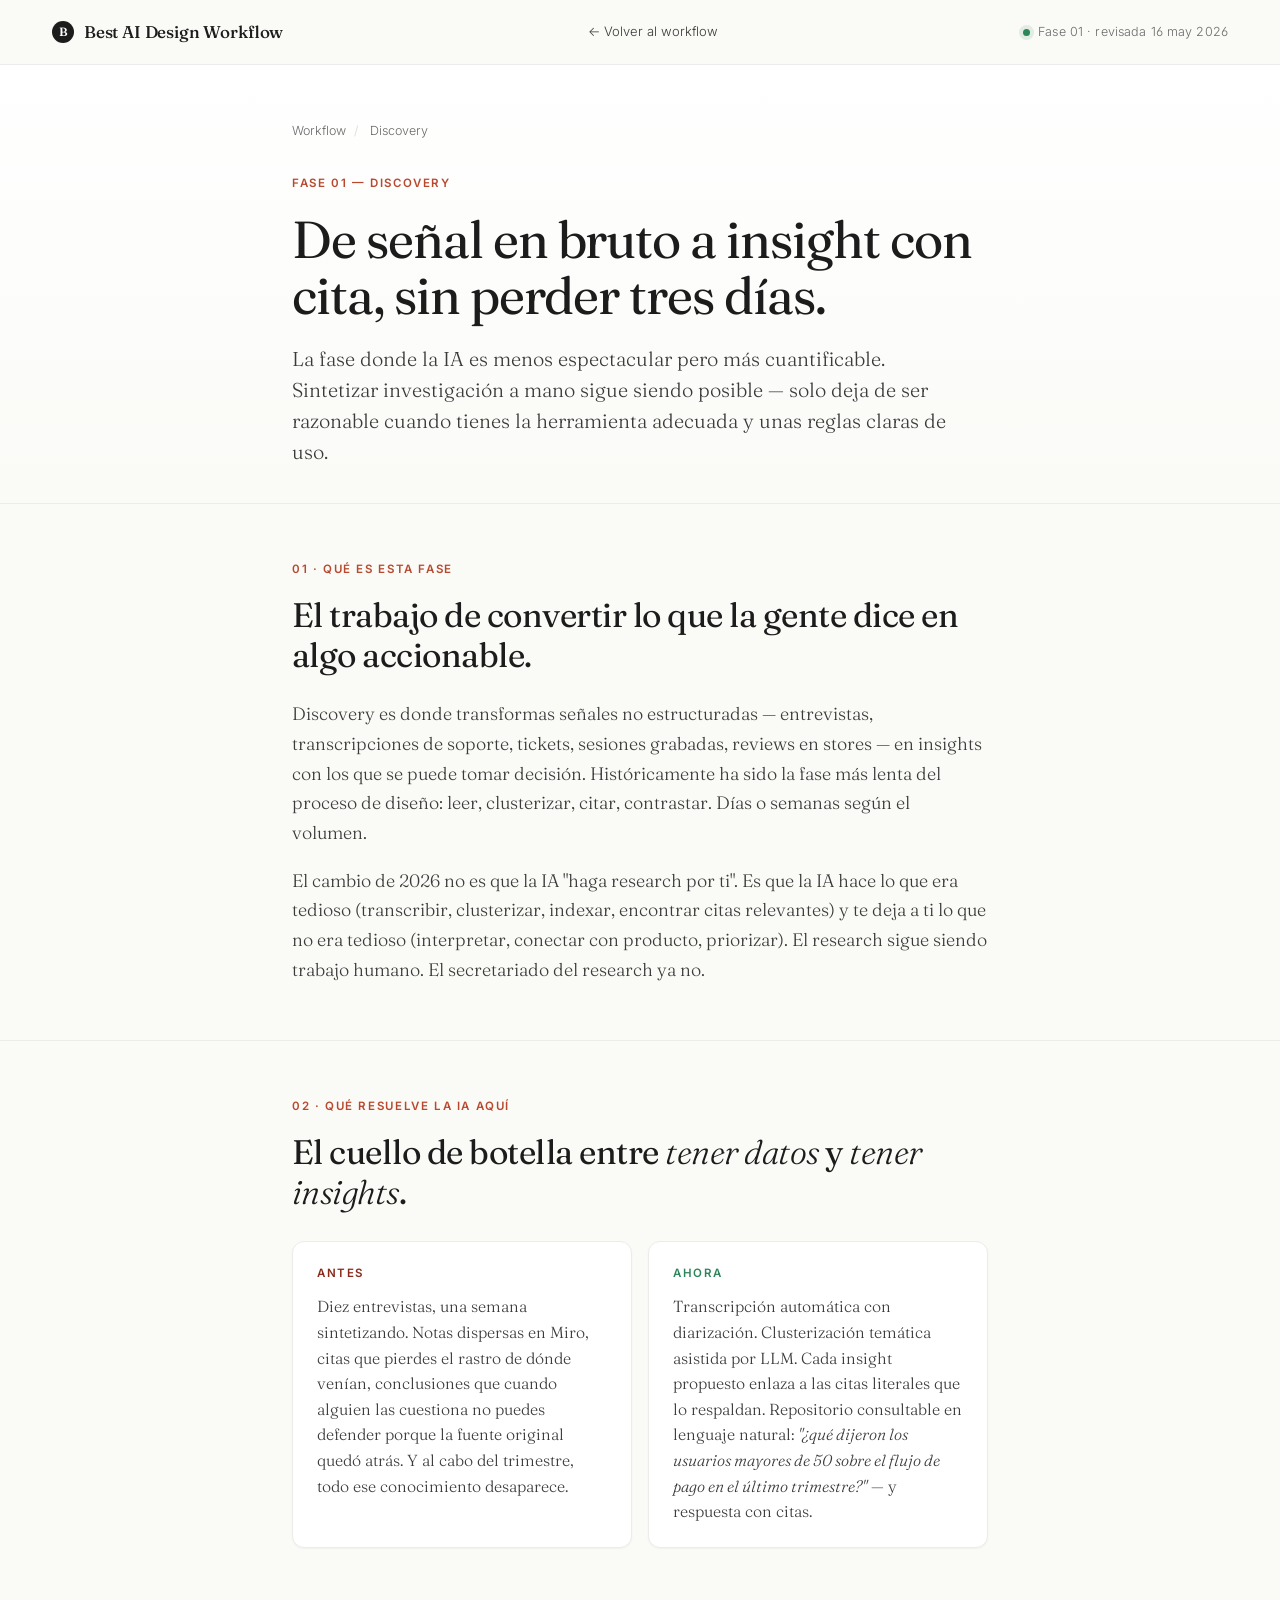
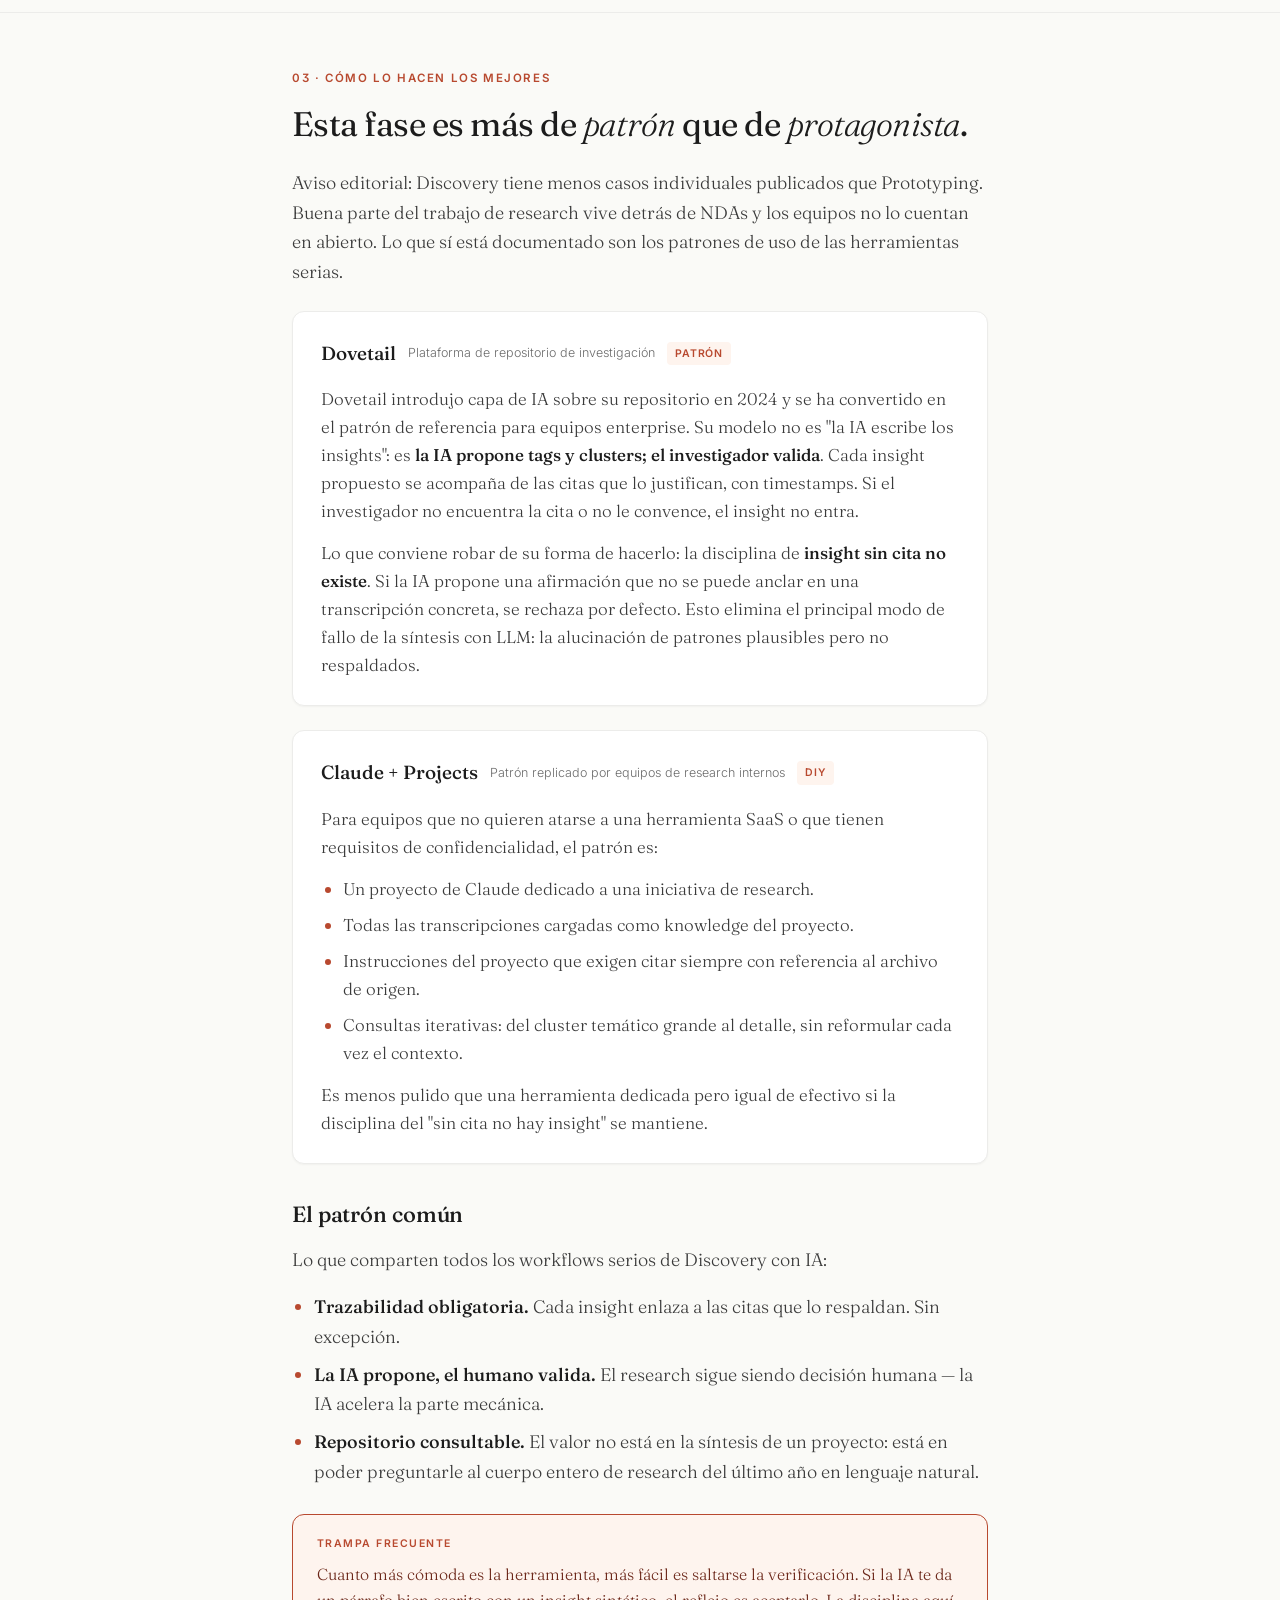
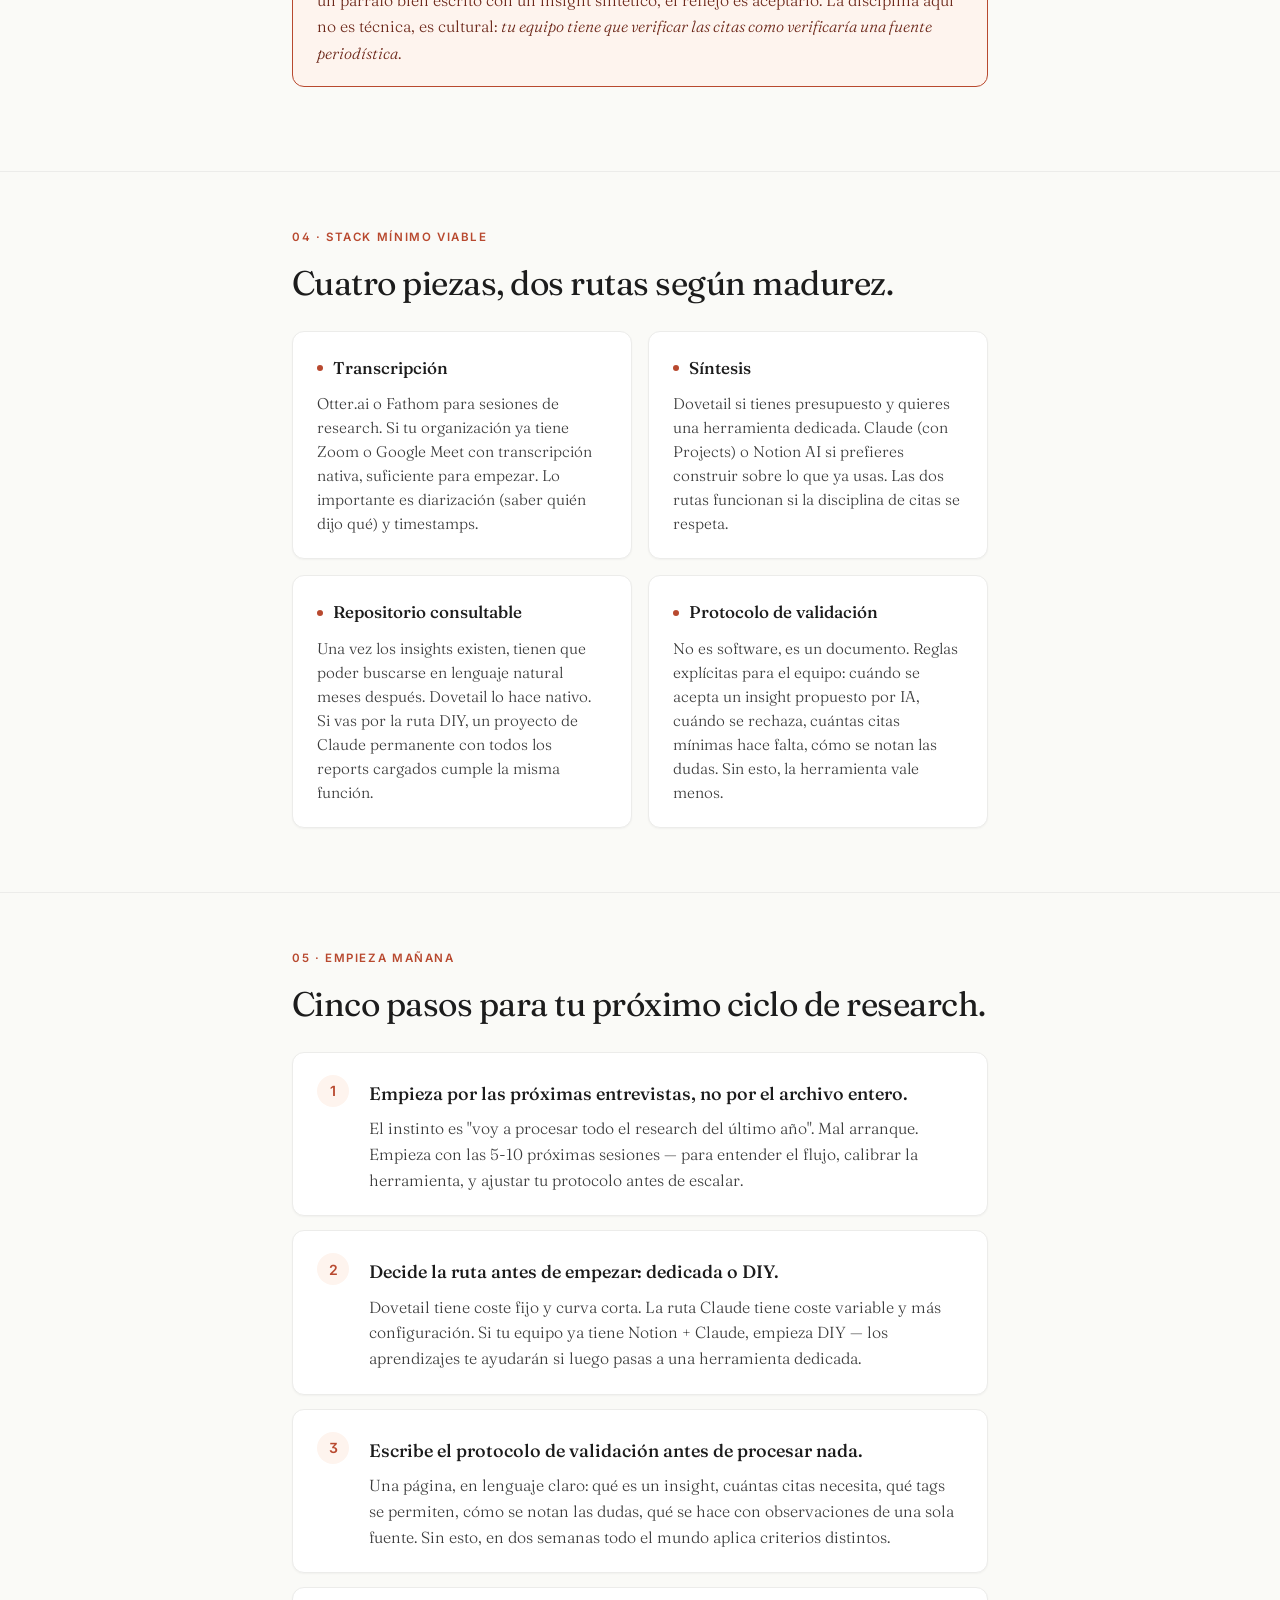
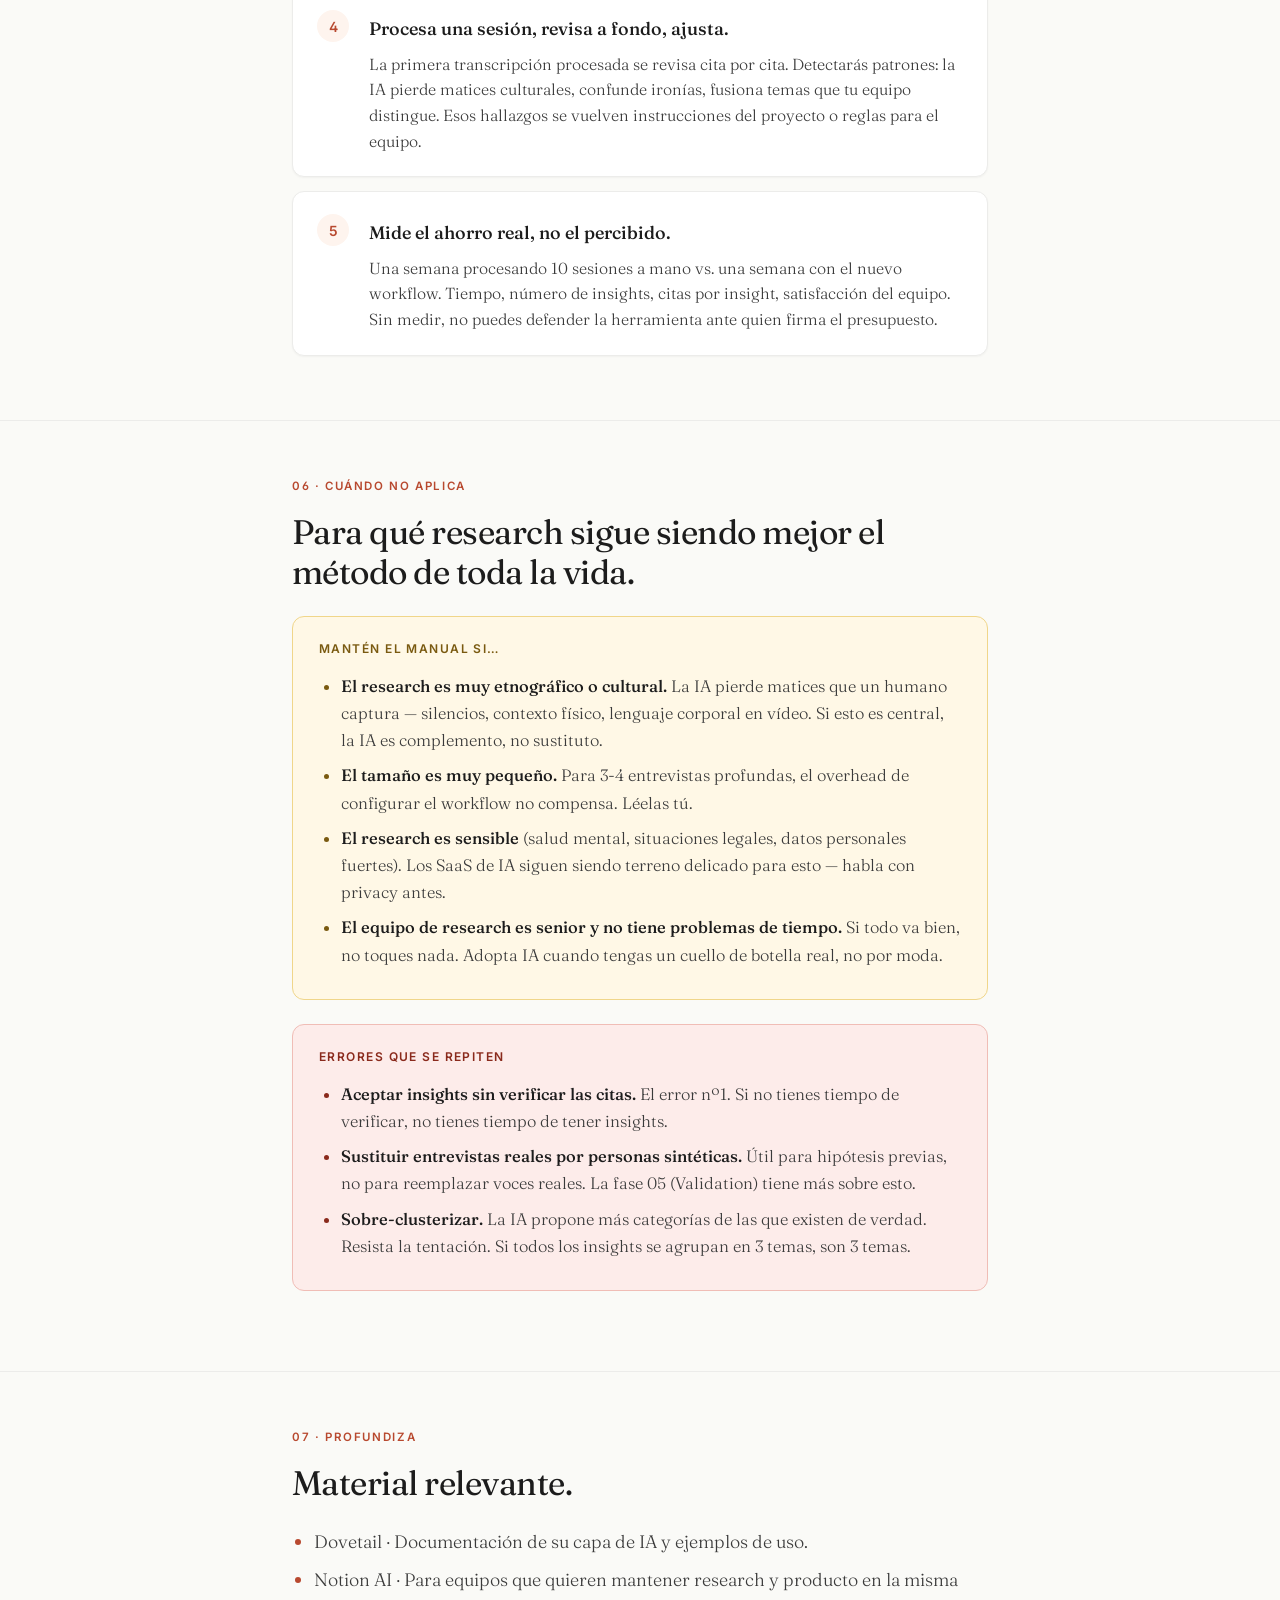
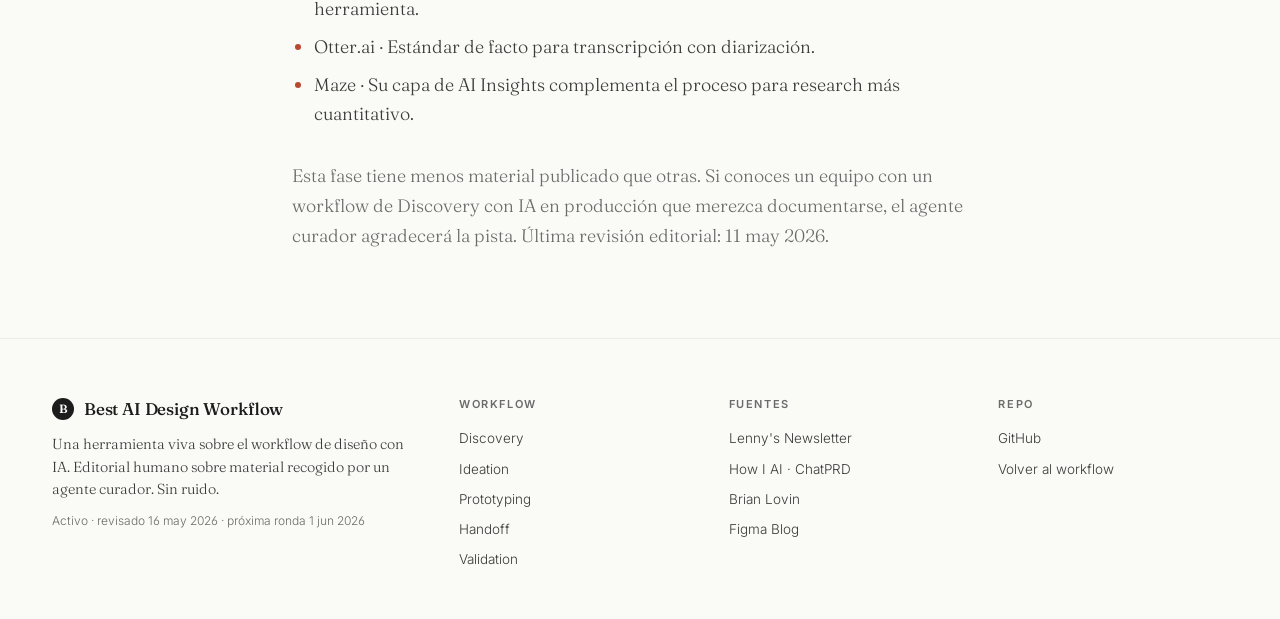
==== web/discovery.html @ d7b7e353 "v0.3 — tool single-page con 5 fases, curador y diseño unificado" ====
<!DOCTYPE html>
<html lang="es">
<head>
  <meta charset="UTF-8">
  <meta name="viewport" content="width=device-width, initial-scale=1.0">
  <title>Discovery con IA — Best AI Design Workflow</title>
  <meta name="description" content="Cómo los equipos top sintetizan investigación con IA sin perder trazabilidad. Patrones, herramientas y mini-tutorial.">
  <link rel="stylesheet" href="styles.css">
</head>
<body>

  <header class="topbar">
    <div class="topbar-inner">
      <a href="index.html" class="brand">
        <span class="brand-dot"></span>
        Best AI Design Workflow
      </a>
      <nav class="topbar-nav">
        <a href="index.html">← Volver al workflow</a>
      </nav>
      <span class="topbar-meta"><span class="live-dot"></span>Fase 01 · revisada 16 may 2026</span>
    </div>
  </header>

  <div class="phase-hero">
    <div class="container">
      <div class="breadcrumb">
        <a href="index.html">Workflow</a><span class="breadcrumb-sep">/</span>
        Discovery
      </div>
      <span class="phase-eyebrow">Fase 01 — Discovery</span>
      <h1>De señal en bruto a insight con cita, sin perder tres días.</h1>
      <p class="hero-sub">La fase donde la IA es menos espectacular pero más cuantificable. Sintetizar investigación a mano sigue siendo posible — solo deja de ser razonable cuando tienes la herramienta adecuada y unas reglas claras de uso.</p>
    </div>
  </div>

  <section>
    <div class="container">
      <p class="big-heading">01 · Qué es esta fase</p>
      <h2>El trabajo de convertir lo que la gente dice en algo accionable.</h2>
      <p>Discovery es donde transformas señales no estructuradas — entrevistas, transcripciones de soporte, tickets, sesiones grabadas, reviews en stores — en insights con los que se puede tomar decisión. Históricamente ha sido la fase más lenta del proceso de diseño: leer, clusterizar, citar, contrastar. Días o semanas según el volumen.</p>
      <p>El cambio de 2026 no es que la IA "haga research por ti". Es que la IA hace lo que era tedioso (transcribir, clusterizar, indexar, encontrar citas relevantes) y te deja a ti lo que no era tedioso (interpretar, conectar con producto, priorizar). El research sigue siendo trabajo humano. El secretariado del research ya no.</p>
    </div>
  </section>

  <section>
    <div class="container">
      <p class="big-heading">02 · Qué resuelve la IA aquí</p>
      <h2>El cuello de botella entre <em>tener datos</em> y <em>tener insights</em>.</h2>

      <div class="before-after">
        <div class="ba-card before">
          <h4>Antes</h4>
          <p>Diez entrevistas, una semana sintetizando. Notas dispersas en Miro, citas que pierdes el rastro de dónde venían, conclusiones que cuando alguien las cuestiona no puedes defender porque la fuente original quedó atrás. Y al cabo del trimestre, todo ese conocimiento desaparece.</p>
        </div>
        <div class="ba-card after">
          <h4>Ahora</h4>
          <p>Transcripción automática con diarización. Clusterización temática asistida por LLM. Cada insight propuesto enlaza a las citas literales que lo respaldan. Repositorio consultable en lenguaje natural: <em>"¿qué dijeron los usuarios mayores de 50 sobre el flujo de pago en el último trimestre?"</em> — y respuesta con citas.</p>
        </div>
      </div>
    </div>
  </section>

  <section>
    <div class="container">
      <p class="big-heading">03 · Cómo lo hacen los mejores</p>
      <h2>Esta fase es más de <em>patrón</em> que de <em>protagonista</em>.</h2>

      <p>Aviso editorial: Discovery tiene menos casos individuales publicados que Prototyping. Buena parte del trabajo de research vive detrás de NDAs y los equipos no lo cuentan en abierto. Lo que sí está documentado son los patrones de uso de las herramientas serias.</p>

      <div class="company">
        <div class="company-header">
          <span class="company-name">Dovetail</span>
          <span class="company-person">Plataforma de repositorio de investigación</span>
          <span class="company-tag">Patrón</span>
        </div>
        <p>Dovetail introdujo capa de IA sobre su repositorio en 2024 y se ha convertido en el patrón de referencia para equipos enterprise. Su modelo no es "la IA escribe los insights": es <strong>la IA propone tags y clusters; el investigador valida</strong>. Cada insight propuesto se acompaña de las citas que lo justifican, con timestamps. Si el investigador no encuentra la cita o no le convence, el insight no entra.</p>
        <p>Lo que conviene robar de su forma de hacerlo: la disciplina de <strong>insight sin cita no existe</strong>. Si la IA propone una afirmación que no se puede anclar en una transcripción concreta, se rechaza por defecto. Esto elimina el principal modo de fallo de la síntesis con LLM: la alucinación de patrones plausibles pero no respaldados.</p>
      </div>

      <div class="company">
        <div class="company-header">
          <span class="company-name">Claude + Projects</span>
          <span class="company-person">Patrón replicado por equipos de research internos</span>
          <span class="company-tag">DIY</span>
        </div>
        <p>Para equipos que no quieren atarse a una herramienta SaaS o que tienen requisitos de confidencialidad, el patrón es:</p>
        <ul>
          <li>Un proyecto de Claude dedicado a una iniciativa de research.</li>
          <li>Todas las transcripciones cargadas como knowledge del proyecto.</li>
          <li>Instrucciones del proyecto que exigen citar siempre con referencia al archivo de origen.</li>
          <li>Consultas iterativas: del cluster temático grande al detalle, sin reformular cada vez el contexto.</li>
        </ul>
        <p>Es menos pulido que una herramienta dedicada pero igual de efectivo si la disciplina del "sin cita no hay insight" se mantiene.</p>
      </div>

      <h3>El patrón común</h3>
      <p>Lo que comparten todos los workflows serios de Discovery con IA:</p>
      <ul>
        <li><strong>Trazabilidad obligatoria.</strong> Cada insight enlaza a las citas que lo respaldan. Sin excepción.</li>
        <li><strong>La IA propone, el humano valida.</strong> El research sigue siendo decisión humana — la IA acelera la parte mecánica.</li>
        <li><strong>Repositorio consultable.</strong> El valor no está en la síntesis de un proyecto: está en poder preguntarle al cuerpo entero de research del último año en lenguaje natural.</li>
      </ul>

      <aside class="aside">
        <span class="aside-label">Trampa frecuente</span>
        <p>Cuanto más cómoda es la herramienta, más fácil es saltarse la verificación. Si la IA te da un párrafo bien escrito con un insight sintético, el reflejo es aceptarlo. La disciplina aquí no es técnica, es cultural: <em>tu equipo tiene que verificar las citas como verificaría una fuente periodística</em>.</p>
      </aside>
    </div>
  </section>

  <section>
    <div class="container">
      <p class="big-heading">04 · Stack mínimo viable</p>
      <h2>Cuatro piezas, dos rutas según madurez.</h2>

      <div class="stack-grid">
        <div class="stack-card">
          <h4>Transcripción</h4>
          <p>Otter.ai o Fathom para sesiones de research. Si tu organización ya tiene Zoom o Google Meet con transcripción nativa, suficiente para empezar. Lo importante es diarización (saber quién dijo qué) y timestamps.</p>
        </div>

        <div class="stack-card">
          <h4>Síntesis</h4>
          <p>Dovetail si tienes presupuesto y quieres una herramienta dedicada. Claude (con Projects) o Notion AI si prefieres construir sobre lo que ya usas. Las dos rutas funcionan si la disciplina de citas se respeta.</p>
        </div>

        <div class="stack-card">
          <h4>Repositorio consultable</h4>
          <p>Una vez los insights existen, tienen que poder buscarse en lenguaje natural meses después. Dovetail lo hace nativo. Si vas por la ruta DIY, un proyecto de Claude permanente con todos los reports cargados cumple la misma función.</p>
        </div>

        <div class="stack-card">
          <h4>Protocolo de validación</h4>
          <p>No es software, es un documento. Reglas explícitas para el equipo: cuándo se acepta un insight propuesto por IA, cuándo se rechaza, cuántas citas mínimas hace falta, cómo se notan las dudas. Sin esto, la herramienta vale menos.</p>
        </div>
      </div>
    </div>
  </section>

  <section>
    <div class="container">
      <p class="big-heading">05 · Empieza mañana</p>
      <h2>Cinco pasos para tu próximo ciclo de research.</h2>

      <div class="tutorial">

        <div class="tutorial-step">
          <div class="tutorial-step-num"></div>
          <div>
            <h4>Empieza por las próximas entrevistas, no por el archivo entero.</h4>
            <p>El instinto es "voy a procesar todo el research del último año". Mal arranque. Empieza con las 5-10 próximas sesiones — para entender el flujo, calibrar la herramienta, y ajustar tu protocolo antes de escalar.</p>
          </div>
        </div>

        <div class="tutorial-step">
          <div class="tutorial-step-num"></div>
          <div>
            <h4>Decide la ruta antes de empezar: dedicada o DIY.</h4>
            <p>Dovetail tiene coste fijo y curva corta. La ruta Claude tiene coste variable y más configuración. Si tu equipo ya tiene Notion + Claude, empieza DIY — los aprendizajes te ayudarán si luego pasas a una herramienta dedicada.</p>
          </div>
        </div>

        <div class="tutorial-step">
          <div class="tutorial-step-num"></div>
          <div>
            <h4>Escribe el protocolo de validación antes de procesar nada.</h4>
            <p>Una página, en lenguaje claro: qué es un insight, cuántas citas necesita, qué tags se permiten, cómo se notan las dudas, qué se hace con observaciones de una sola fuente. Sin esto, en dos semanas todo el mundo aplica criterios distintos.</p>
          </div>
        </div>

        <div class="tutorial-step">
          <div class="tutorial-step-num"></div>
          <div>
            <h4>Procesa una sesión, revisa a fondo, ajusta.</h4>
            <p>La primera transcripción procesada se revisa cita por cita. Detectarás patrones: la IA pierde matices culturales, confunde ironías, fusiona temas que tu equipo distingue. Esos hallazgos se vuelven instrucciones del proyecto o reglas para el equipo.</p>
          </div>
        </div>

        <div class="tutorial-step">
          <div class="tutorial-step-num"></div>
          <div>
            <h4>Mide el ahorro real, no el percibido.</h4>
            <p>Una semana procesando 10 sesiones a mano vs. una semana con el nuevo workflow. Tiempo, número de insights, citas por insight, satisfacción del equipo. Sin medir, no puedes defender la herramienta ante quien firma el presupuesto.</p>
          </div>
        </div>

      </div>
    </div>
  </section>

  <section>
    <div class="container">
      <p class="big-heading">06 · Cuándo no aplica</p>
      <h2>Para qué research sigue siendo mejor el método de toda la vida.</h2>

      <div class="callout callout-warning">
        <h4>Mantén el manual si…</h4>
        <ul>
          <li><strong>El research es muy etnográfico o cultural.</strong> La IA pierde matices que un humano captura — silencios, contexto físico, lenguaje corporal en vídeo. Si esto es central, la IA es complemento, no sustituto.</li>
          <li><strong>El tamaño es muy pequeño.</strong> Para 3-4 entrevistas profundas, el overhead de configurar el workflow no compensa. Léelas tú.</li>
          <li><strong>El research es sensible</strong> (salud mental, situaciones legales, datos personales fuertes). Los SaaS de IA siguen siendo terreno delicado para esto — habla con privacy antes.</li>
          <li><strong>El equipo de research es senior y no tiene problemas de tiempo.</strong> Si todo va bien, no toques nada. Adopta IA cuando tengas un cuello de botella real, no por moda.</li>
        </ul>
      </div>

      <div class="callout callout-danger">
        <h4>Errores que se repiten</h4>
        <ul>
          <li><strong>Aceptar insights sin verificar las citas.</strong> El error nº1. Si no tienes tiempo de verificar, no tienes tiempo de tener insights.</li>
          <li><strong>Sustituir entrevistas reales por personas sintéticas.</strong> Útil para hipótesis previas, no para reemplazar voces reales. La fase 05 (Validation) tiene más sobre esto.</li>
          <li><strong>Sobre-clusterizar.</strong> La IA propone más categorías de las que existen de verdad. Resista la tentación. Si todos los insights se agrupan en 3 temas, son 3 temas.</li>
        </ul>
      </div>
    </div>
  </section>

  <section>
    <div class="container">
      <p class="big-heading">07 · Profundiza</p>
      <h2>Material relevante.</h2>
      <ul>
        <li><a href="https://dovetail.com/" target="_blank" rel="noopener">Dovetail</a> · Documentación de su capa de IA y ejemplos de uso.</li>
        <li><a href="https://www.notion.so/help/ai" target="_blank" rel="noopener">Notion AI</a> · Para equipos que quieren mantener research y producto en la misma herramienta.</li>
        <li><a href="https://otter.ai/" target="_blank" rel="noopener">Otter.ai</a> · Estándar de facto para transcripción con diarización.</li>
        <li><a href="https://www.maze.co/" target="_blank" rel="noopener">Maze</a> · Su capa de AI Insights complementa el proceso para research más cuantitativo.</li>
      </ul>
      <p class="muted" style="margin-top: 32px;">Esta fase tiene menos material publicado que otras. Si conoces un equipo con un workflow de Discovery con IA en producción que merezca documentarse, el agente curador agradecerá la pista. Última revisión editorial: 11 may 2026.</p>
    </div>
  </section>

  <footer>
    <div class="container-wide">
      <div>
        <div class="footer-brand-line">
          <span class="brand-dot"></span>
          Best AI Design Workflow
        </div>
        <p>Una herramienta viva sobre el workflow de diseño con IA. Editorial humano sobre material recogido por un agente curador. Sin ruido.</p>
        <div class="footer-status">Activo · revisado 16 may 2026 · próxima ronda 1 jun 2026</div>
      </div>
      <div>
        <h5>Workflow</h5>
        <ul>
          <li><a href="index.html#phase=discovery">Discovery</a></li>
          <li><a href="index.html#phase=ideation">Ideation</a></li>
          <li><a href="index.html#phase=prototyping">Prototyping</a></li>
          <li><a href="index.html#phase=handoff">Handoff</a></li>
          <li><a href="index.html#phase=validation">Validation</a></li>
        </ul>
      </div>
      <div>
        <h5>Fuentes</h5>
        <ul>
          <li><a href="https://www.lennysnewsletter.com/" target="_blank" rel="noopener">Lenny's Newsletter</a></li>
          <li><a href="https://www.chatprd.ai/how-i-ai" target="_blank" rel="noopener">How I AI · ChatPRD</a></li>
          <li><a href="https://brianlovin.com/" target="_blank" rel="noopener">Brian Lovin</a></li>
          <li><a href="https://www.figma.com/blog/" target="_blank" rel="noopener">Figma Blog</a></li>
        </ul>
      </div>
      <div>
        <h5>Repo</h5>
        <ul>
          <li><a href="https://github.com/alejandrozh/Best-Design-AI-Workflow" target="_blank" rel="noopener">GitHub</a></li>
          <li><a href="index.html">Volver al workflow</a></li>
        </ul>
      </div>
    </div>
  </footer>

</body>
</html>
---- web/styles.css ----
/* ============================================
   Best AI Design Workflow · Long-form pages
   Same design tokens as the main tool (index.html)
   Clean editorial · Fraunces serif · Airbnb/Etsy palette
   ============================================ */

@import url('https://fonts.googleapis.com/css2?family=Fraunces:opsz,wght@9..144,300;9..144,400;9..144,500;9..144,600;9..144,700&family=Inter:wght@400;500;600;700&family=JetBrains+Mono:wght@400;500&display=swap');

:root {
  --bg: #fafaf7;
  --surface: #ffffff;
  --surface-2: #f5f4ef;
  --ink: #1c1c1c;
  --ink-soft: #3a3a3a;
  --muted: #6b6b6b;
  --muted-2: #9a9a98;
  --border: #ececea;
  --border-strong: #d9d8d3;
  --accent: #b8492f;
  --accent-soft: #fef4ee;
  --accent-ink: #6b2618;
  --pulse: #2d8659;
  --warn-bg: #fff8e6;
  --warn-border: #f0d68a;
  --warn-ink: #7a5a10;
  --danger-bg: #fdecea;
  --danger-border: #f0bdb6;
  --danger-ink: #8a2a1c;

  --font-serif: 'Fraunces', 'Charter', 'Iowan Old Style', 'Georgia', serif;
  --font-sans: 'Inter', -apple-system, BlinkMacSystemFont, 'Segoe UI', system-ui, sans-serif;
  --font-mono: 'JetBrains Mono', 'SF Mono', Menlo, Monaco, Consolas, monospace;

  --radius-sm: 6px;
  --radius: 12px;
  --radius-lg: 20px;
  --shadow-sm: 0 1px 2px rgba(20, 20, 20, 0.04);
  --shadow: 0 4px 24px rgba(20, 20, 20, 0.06);

  --content-width: 760px;
  --wide-width: 1240px;
}

* { box-sizing: border-box; margin: 0; padding: 0; }

html { scroll-behavior: smooth; }

body {
  background: var(--bg);
  color: var(--ink);
  font-family: var(--font-serif);
  font-weight: 300;
  font-size: 18px;
  line-height: 1.65;
  -webkit-font-smoothing: antialiased;
  text-rendering: optimizeLegibility;
  font-feature-settings: "kern", "liga", "calt", "ss01";
}

::selection { background: var(--accent); color: #fff; }

a { color: inherit; text-decoration: none; }
a:hover { color: var(--accent); }

em { font-style: italic; }
strong { font-weight: 500; color: var(--ink); }
code {
  font-family: var(--font-mono);
  font-size: 0.88em;
  background: var(--surface-2);
  border: 1px solid var(--border);
  border-radius: 4px;
  padding: 1px 6px;
  color: var(--ink);
}

/* ============================================
   Container
   ============================================ */
.container {
  max-width: var(--content-width);
  margin: 0 auto;
  padding: 0 32px;
}
.container-wide {
  max-width: var(--wide-width);
  margin: 0 auto;
  padding: 0 32px;
}

/* ============================================
   Top bar (matches index.html)
   ============================================ */
.topbar {
  border-bottom: 1px solid var(--border);
  background: rgba(250, 250, 247, 0.9);
  backdrop-filter: blur(12px);
  position: sticky;
  top: 0;
  z-index: 50;
}
.topbar-inner {
  max-width: var(--wide-width);
  margin: 0 auto;
  padding: 18px 32px;
  display: flex;
  align-items: center;
  justify-content: space-between;
  gap: 28px;
}
.brand {
  display: flex;
  align-items: center;
  gap: 10px;
  font-family: var(--font-serif);
  font-weight: 500;
  font-size: 17px;
  letter-spacing: -0.01em;
  color: var(--ink);
}
.brand:hover { color: var(--ink); opacity: 0.7; }
.brand-mark {
  width: 22px;
  height: 22px;
  border-radius: 50%;
  background: var(--ink);
  display: inline-flex;
  align-items: center;
  justify-content: center;
  color: #fff;
  font-family: var(--font-serif);
  font-size: 12px;
  font-weight: 600;
  line-height: 1;
}
/* Legacy: brand-dot from old sub-pages restyled to match brand-mark */
.brand-dot {
  width: 22px;
  height: 22px;
  border-radius: 50%;
  background: var(--ink);
  display: inline-flex;
  align-items: center;
  justify-content: center;
  position: relative;
}
.brand-dot::after {
  content: "B";
  color: #fff;
  font-family: var(--font-serif);
  font-size: 12px;
  font-weight: 600;
  line-height: 1;
}
.topbar-nav {
  display: flex;
  gap: 22px;
  font-family: var(--font-sans);
  font-size: 13px;
  color: var(--ink-soft);
}
.topbar-nav a { color: var(--ink-soft); }
.topbar-nav a:hover { color: var(--accent); }
.topbar-meta {
  display: inline-flex;
  align-items: center;
  gap: 8px;
  font-family: var(--font-sans);
  font-size: 12.5px;
  color: var(--muted);
  letter-spacing: 0.01em;
}
.live-dot {
  width: 7px;
  height: 7px;
  border-radius: 50%;
  background: var(--pulse);
  box-shadow: 0 0 0 4px rgba(45, 134, 89, 0.12);
}

/* ============================================
   Phase hero (sub-pages)
   ============================================ */
.phase-hero {
  padding: 56px 0 36px;
  border-bottom: 1px solid var(--border);
  background: linear-gradient(180deg, var(--surface) 0%, var(--bg) 100%);
}
.breadcrumb {
  font-family: var(--font-sans);
  font-size: 12.5px;
  color: var(--muted);
  margin-bottom: 24px;
}
.breadcrumb a { color: var(--muted); }
.breadcrumb a:hover { color: var(--accent); }
.breadcrumb-sep { margin: 0 8px; color: var(--border-strong); }

.phase-eyebrow {
  display: inline-block;
  font-family: var(--font-sans);
  font-size: 11.5px;
  font-weight: 600;
  letter-spacing: 0.14em;
  text-transform: uppercase;
  color: var(--accent);
  margin-bottom: 18px;
}

.phase-hero h1 {
  font-family: var(--font-serif);
  font-weight: 400;
  font-size: clamp(34px, 4.6vw, 52px);
  line-height: 1.08;
  letter-spacing: -0.02em;
  color: var(--ink);
  margin-bottom: 20px;
}
.phase-hero h1 em { font-style: italic; font-weight: 300; }

.hero-sub {
  font-family: var(--font-serif);
  font-weight: 300;
  font-size: 20px;
  line-height: 1.55;
  color: var(--ink-soft);
  max-width: 680px;
}

/* ============================================
   Sections (long-form body)
   ============================================ */
section {
  padding: 56px 0;
  border-bottom: 1px solid var(--border);
}
section:last-of-type { border-bottom: none; }

.big-heading {
  font-family: var(--font-sans);
  font-size: 11.5px;
  font-weight: 600;
  letter-spacing: 0.14em;
  text-transform: uppercase;
  color: var(--accent);
  margin-bottom: 16px;
}
.section-eyebrow {
  font-family: var(--font-sans);
  font-size: 11.5px;
  font-weight: 600;
  letter-spacing: 0.14em;
  text-transform: uppercase;
  color: var(--accent);
  margin-bottom: 16px;
}

section h2 {
  font-family: var(--font-serif);
  font-weight: 400;
  font-size: clamp(26px, 3vw, 34px);
  line-height: 1.18;
  letter-spacing: -0.015em;
  color: var(--ink);
  margin-bottom: 24px;
  max-width: 720px;
}
section h2 em { font-style: italic; font-weight: 300; }

section h3 {
  font-family: var(--font-serif);
  font-weight: 500;
  font-size: 22px;
  letter-spacing: -0.005em;
  color: var(--ink);
  margin: 32px 0 12px;
}

section p {
  font-family: var(--font-serif);
  font-weight: 300;
  font-size: 18px;
  line-height: 1.65;
  color: var(--ink-soft);
  margin-bottom: 18px;
  max-width: 720px;
}
section p:last-child { margin-bottom: 0; }

section ul, section ol {
  font-family: var(--font-serif);
  font-weight: 300;
  font-size: 18px;
  line-height: 1.65;
  color: var(--ink-soft);
  margin: 16px 0 24px;
  padding-left: 22px;
  max-width: 720px;
}
section ul li, section ol li { margin-bottom: 8px; }
section ul li::marker { color: var(--accent); }

.muted { color: var(--muted); }

blockquote {
  border-left: 3px solid var(--accent);
  padding: 8px 0 8px 22px;
  margin: 28px 0;
  font-family: var(--font-serif);
  font-style: italic;
  font-weight: 300;
  font-size: 21px;
  line-height: 1.5;
  color: var(--ink);
  max-width: 680px;
}
blockquote cite {
  display: block;
  font-family: var(--font-sans);
  font-style: normal;
  font-weight: 500;
  font-size: 12.5px;
  letter-spacing: 0.04em;
  color: var(--muted);
  margin-top: 10px;
  text-transform: uppercase;
}

/* ============================================
   Before / After cards
   ============================================ */
.before-after {
  display: grid;
  grid-template-columns: 1fr 1fr;
  gap: 16px;
  margin: 28px 0 8px;
}
.ba-card {
  background: var(--surface);
  border: 1px solid var(--border);
  border-radius: var(--radius);
  padding: 22px 24px;
  box-shadow: var(--shadow-sm);
}
.ba-card h4 {
  font-family: var(--font-sans);
  font-size: 11.5px;
  font-weight: 600;
  letter-spacing: 0.14em;
  text-transform: uppercase;
  color: var(--muted);
  margin-bottom: 12px;
}
.ba-card.before h4 { color: var(--danger-ink); }
.ba-card.after h4 { color: var(--pulse); }
.ba-card p {
  font-family: var(--font-serif);
  font-weight: 300;
  font-size: 16px;
  line-height: 1.6;
  color: var(--ink-soft);
  margin: 0;
  max-width: none;
}

/* ============================================
   Company / case study card
   ============================================ */
.company {
  background: var(--surface);
  border: 1px solid var(--border);
  border-radius: var(--radius);
  padding: 26px 28px;
  margin: 24px 0;
  box-shadow: var(--shadow-sm);
}
.company-header {
  display: flex;
  align-items: center;
  gap: 12px;
  flex-wrap: wrap;
  margin-bottom: 16px;
}
.company-name {
  font-family: var(--font-serif);
  font-weight: 500;
  font-size: 19px;
  color: var(--ink);
}
.company-person {
  font-family: var(--font-sans);
  font-size: 12.5px;
  color: var(--muted);
}
.company-tag {
  font-family: var(--font-sans);
  font-size: 10.5px;
  font-weight: 600;
  letter-spacing: 0.08em;
  text-transform: uppercase;
  color: var(--accent);
  background: var(--accent-soft);
  padding: 3px 8px;
  border-radius: 4px;
}
.company p {
  font-size: 17px;
  margin-bottom: 14px;
  max-width: none;
}
.company p:last-child { margin-bottom: 0; }
.company ul, .company ol {
  font-size: 17px;
  margin: 14px 0;
  max-width: none;
}

/* ============================================
   Aside (note-like callout)
   ============================================ */
.aside {
  background: var(--accent-soft);
  border: 1px solid var(--accent);
  border-radius: var(--radius);
  padding: 20px 24px;
  margin: 28px 0;
}
.aside-label {
  display: block;
  font-family: var(--font-sans);
  font-size: 10.5px;
  font-weight: 600;
  letter-spacing: 0.14em;
  text-transform: uppercase;
  color: var(--accent);
  margin-bottom: 8px;
}
.aside p {
  font-size: 16px;
  color: var(--accent-ink);
  margin: 0;
  max-width: none;
}

/* ============================================
   Stack grid (4 cards)
   ============================================ */
.stack-grid {
  display: grid;
  grid-template-columns: repeat(2, 1fr);
  gap: 16px;
  margin: 28px 0 8px;
}
.stack-card {
  background: var(--surface);
  border: 1px solid var(--border);
  border-radius: var(--radius);
  padding: 22px 24px;
  box-shadow: var(--shadow-sm);
}
.stack-card h4 {
  font-family: var(--font-serif);
  font-weight: 500;
  font-size: 17px;
  color: var(--ink);
  margin-bottom: 10px;
  display: flex;
  align-items: center;
  gap: 10px;
}
.stack-card h4::before {
  content: "";
  width: 6px;
  height: 6px;
  border-radius: 50%;
  background: var(--accent);
  flex-shrink: 0;
}
.stack-card p {
  font-family: var(--font-serif);
  font-weight: 300;
  font-size: 15.5px;
  line-height: 1.55;
  color: var(--ink-soft);
  margin: 0;
  max-width: none;
}

/* ============================================
   Tutorial (numbered steps)
   ============================================ */
.tutorial {
  display: flex;
  flex-direction: column;
  gap: 14px;
  margin: 28px 0 8px;
  counter-reset: tut;
}
.tutorial-step {
  display: flex;
  gap: 20px;
  background: var(--surface);
  border: 1px solid var(--border);
  border-radius: var(--radius);
  padding: 22px 24px;
  box-shadow: var(--shadow-sm);
  counter-increment: tut;
}
.tutorial-step-num {
  flex-shrink: 0;
  width: 32px;
  height: 32px;
  border-radius: 50%;
  background: var(--accent-soft);
  color: var(--accent);
  font-family: var(--font-sans);
  font-weight: 600;
  font-size: 14px;
  display: flex;
  align-items: center;
  justify-content: center;
}
.tutorial-step-num::before { content: counter(tut); }
.tutorial-step > div:not(.tutorial-step-num) { flex: 1; }
.tutorial-step h4 {
  font-family: var(--font-serif);
  font-weight: 500;
  font-size: 18px;
  color: var(--ink);
  margin-bottom: 8px;
  margin-top: 4px;
}
.tutorial-step p {
  font-family: var(--font-serif);
  font-weight: 300;
  font-size: 16px;
  line-height: 1.6;
  color: var(--ink-soft);
  margin: 0;
  max-width: none;
}

/* ============================================
   Callouts (warning, danger)
   ============================================ */
.callout {
  border-radius: var(--radius);
  padding: 22px 26px;
  margin: 24px 0;
  border: 1px solid;
}
.callout-warning {
  background: var(--warn-bg);
  border-color: var(--warn-border);
}
.callout-warning h4 {
  font-family: var(--font-sans);
  font-size: 12px;
  font-weight: 600;
  letter-spacing: 0.12em;
  text-transform: uppercase;
  color: var(--warn-ink);
  margin-bottom: 14px;
}
.callout-warning ul {
  color: var(--ink-soft);
  font-size: 16.5px;
  margin: 0;
  max-width: none;
}
.callout-warning ul li::marker { color: var(--warn-ink); }

.callout-danger {
  background: var(--danger-bg);
  border-color: var(--danger-border);
}
.callout-danger h4 {
  font-family: var(--font-sans);
  font-size: 12px;
  font-weight: 600;
  letter-spacing: 0.12em;
  text-transform: uppercase;
  color: var(--danger-ink);
  margin-bottom: 14px;
}
.callout-danger ul {
  color: var(--ink-soft);
  font-size: 16.5px;
  margin: 0;
  max-width: none;
}
.callout-danger ul li::marker { color: var(--danger-ink); }

/* ============================================
   Footer
   ============================================ */
footer {
  border-top: 1px solid var(--border);
  padding: 56px 0 40px;
  margin-top: 32px;
}
footer .container-wide {
  display: grid;
  grid-template-columns: 1.6fr 1fr 1fr 1fr;
  gap: 40px;
}
footer h5 {
  font-family: var(--font-sans);
  font-size: 11px;
  font-weight: 600;
  letter-spacing: 0.14em;
  text-transform: uppercase;
  color: var(--muted);
  margin-bottom: 14px;
}
footer p {
  font-family: var(--font-serif);
  font-weight: 300;
  font-size: 14.5px;
  line-height: 1.55;
  color: var(--ink-soft);
  margin: 10px 0;
  max-width: none;
}
footer ul {
  list-style: none;
  padding: 0;
  margin: 0;
  font-family: var(--font-sans);
  font-size: 13.5px;
  max-width: none;
}
footer ul li { margin-bottom: 8px; }
footer ul li a { color: var(--ink-soft); }
footer ul li a:hover { color: var(--accent); }

.footer-brand-line {
  display: flex;
  align-items: center;
  gap: 10px;
  font-family: var(--font-serif);
  font-weight: 500;
  font-size: 17px;
  letter-spacing: -0.01em;
  color: var(--ink);
  margin-bottom: 8px;
}
.footer-status {
  font-family: var(--font-sans);
  font-size: 12px;
  color: var(--muted);
  margin-top: 10px;
}

/* ============================================
   Responsive
   ============================================ */
@media (max-width: 900px) {
  .before-after, .stack-grid { grid-template-columns: 1fr; }
  footer .container-wide { grid-template-columns: 1fr 1fr; }
}
@media (max-width: 600px) {
  body { font-size: 17px; }
  section { padding: 40px 0; }
  .phase-hero { padding: 40px 0 28px; }
  .topbar-inner { padding: 14px 20px; }
  .container, .container-wide { padding: 0 20px; }
  .topbar-nav { display: none; }
  footer .container-wide { grid-template-columns: 1fr; }
  .tutorial-step { flex-direction: column; gap: 10px; }
  blockquote { font-size: 18px; }
}
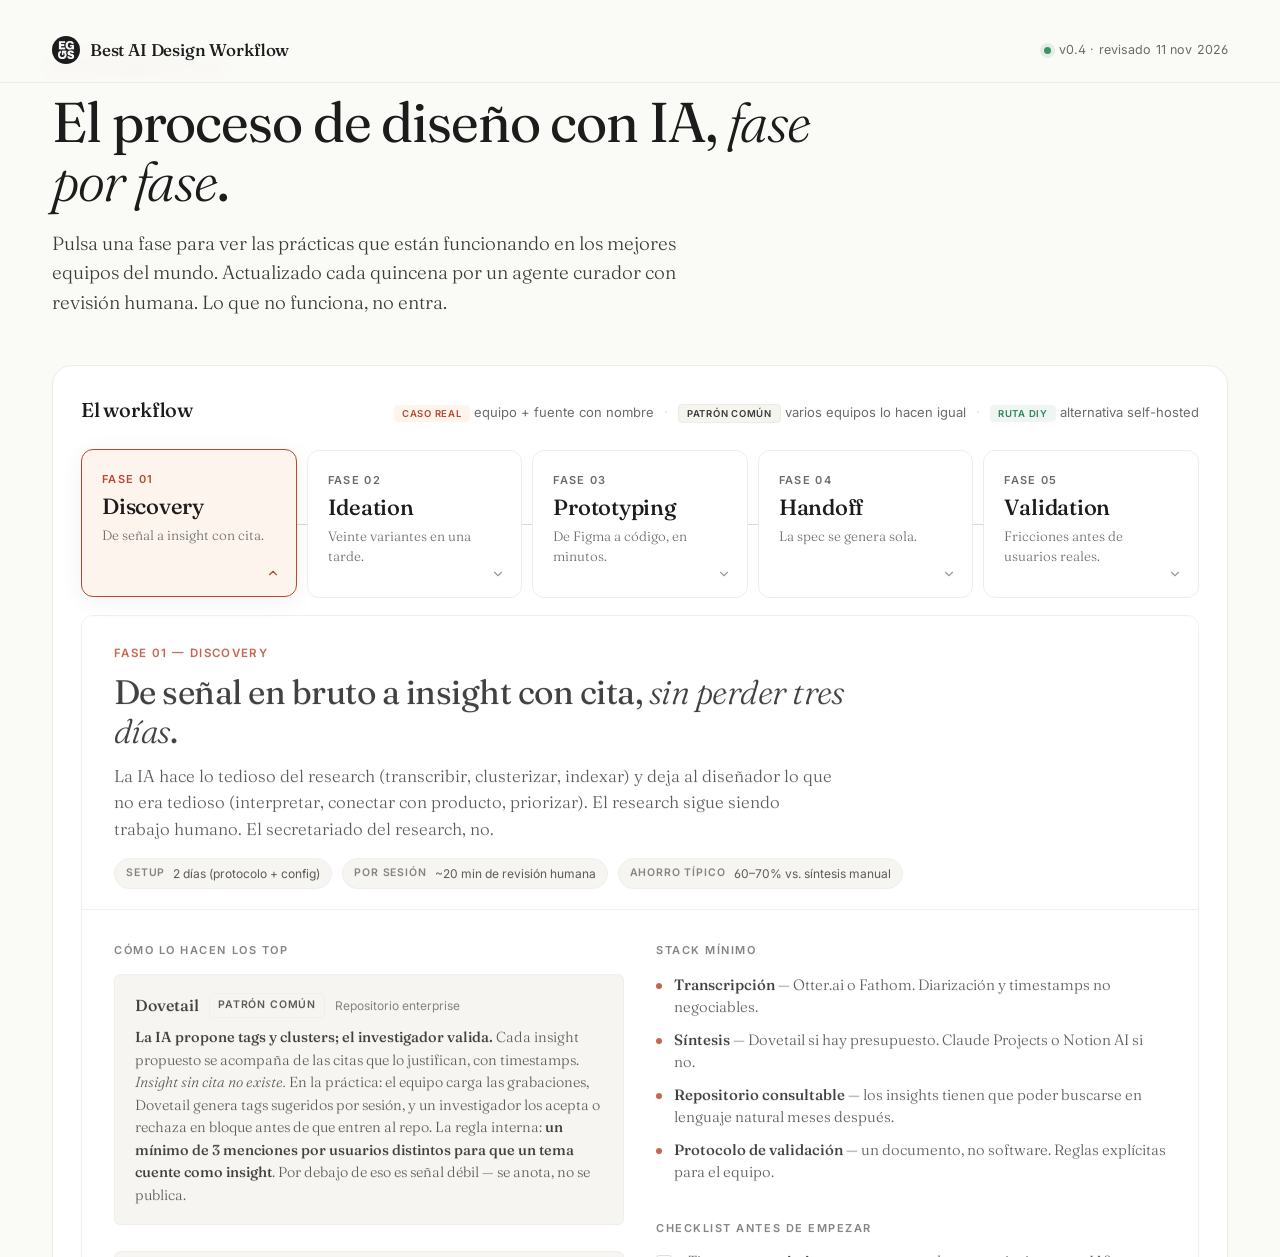
==== commit 22e880be: "v0.4: contenido en content.json, una sola versión - Todo el contenido pasa a web/content.json; index" ====
--- a/web/discovery.html
+++ b/web/discovery.html
@@ -2,271 +2,11 @@
 <html lang="es">
 <head>
   <meta charset="UTF-8">
-  <meta name="viewport" content="width=device-width, initial-scale=1.0">
-  <title>Discovery con IA — Best AI Design Workflow</title>
-  <meta name="description" content="Cómo los equipos top sintetizan investigación con IA sin perder trazabilidad. Patrones, herramientas y mini-tutorial.">
-  <link rel="stylesheet" href="styles.css">
+  <title>Best AI Design Workflow</title>
+  <meta http-equiv="refresh" content="0; url=index.html#phase=discovery">
+  <link rel="canonical" href="index.html#phase=discovery">
 </head>
 <body>
-
-  <header class="topbar">
-    <div class="topbar-inner">
-      <a href="index.html" class="brand">
-        <span class="brand-dot"></span>
-        Best AI Design Workflow
-      </a>
-      <nav class="topbar-nav">
-        <a href="index.html">← Volver al workflow</a>
-      </nav>
-      <span class="topbar-meta"><span class="live-dot"></span>Fase 01 · revisada 16 may 2026</span>
-    </div>
-  </header>
-
-  <div class="phase-hero">
-    <div class="container">
-      <div class="breadcrumb">
-        <a href="index.html">Workflow</a><span class="breadcrumb-sep">/</span>
-        Discovery
-      </div>
-      <span class="phase-eyebrow">Fase 01 — Discovery</span>
-      <h1>De señal en bruto a insight con cita, sin perder tres días.</h1>
-      <p class="hero-sub">La fase donde la IA es menos espectacular pero más cuantificable. Sintetizar investigación a mano sigue siendo posible — solo deja de ser razonable cuando tienes la herramienta adecuada y unas reglas claras de uso.</p>
-    </div>
-  </div>
-
-  <section>
-    <div class="container">
-      <p class="big-heading">01 · Qué es esta fase</p>
-      <h2>El trabajo de convertir lo que la gente dice en algo accionable.</h2>
-      <p>Discovery es donde transformas señales no estructuradas — entrevistas, transcripciones de soporte, tickets, sesiones grabadas, reviews en stores — en insights con los que se puede tomar decisión. Históricamente ha sido la fase más lenta del proceso de diseño: leer, clusterizar, citar, contrastar. Días o semanas según el volumen.</p>
-      <p>El cambio de 2026 no es que la IA "haga research por ti". Es que la IA hace lo que era tedioso (transcribir, clusterizar, indexar, encontrar citas relevantes) y te deja a ti lo que no era tedioso (interpretar, conectar con producto, priorizar). El research sigue siendo trabajo humano. El secretariado del research ya no.</p>
-    </div>
-  </section>
-
-  <section>
-    <div class="container">
-      <p class="big-heading">02 · Qué resuelve la IA aquí</p>
-      <h2>El cuello de botella entre <em>tener datos</em> y <em>tener insights</em>.</h2>
-
-      <div class="before-after">
-        <div class="ba-card before">
-          <h4>Antes</h4>
-          <p>Diez entrevistas, una semana sintetizando. Notas dispersas en Miro, citas que pierdes el rastro de dónde venían, conclusiones que cuando alguien las cuestiona no puedes defender porque la fuente original quedó atrás. Y al cabo del trimestre, todo ese conocimiento desaparece.</p>
-        </div>
-        <div class="ba-card after">
-          <h4>Ahora</h4>
-          <p>Transcripción automática con diarización. Clusterización temática asistida por LLM. Cada insight propuesto enlaza a las citas literales que lo respaldan. Repositorio consultable en lenguaje natural: <em>"¿qué dijeron los usuarios mayores de 50 sobre el flujo de pago en el último trimestre?"</em> — y respuesta con citas.</p>
-        </div>
-      </div>
-    </div>
-  </section>
-
-  <section>
-    <div class="container">
-      <p class="big-heading">03 · Cómo lo hacen los mejores</p>
-      <h2>Esta fase es más de <em>patrón</em> que de <em>protagonista</em>.</h2>
-
-      <p>Aviso editorial: Discovery tiene menos casos individuales publicados que Prototyping. Buena parte del trabajo de research vive detrás de NDAs y los equipos no lo cuentan en abierto. Lo que sí está documentado son los patrones de uso de las herramientas serias.</p>
-
-      <div class="company">
-        <div class="company-header">
-          <span class="company-name">Dovetail</span>
-          <span class="company-person">Plataforma de repositorio de investigación</span>
-          <span class="company-tag">Patrón</span>
-        </div>
-        <p>Dovetail introdujo capa de IA sobre su repositorio en 2024 y se ha convertido en el patrón de referencia para equipos enterprise. Su modelo no es "la IA escribe los insights": es <strong>la IA propone tags y clusters; el investigador valida</strong>. Cada insight propuesto se acompaña de las citas que lo justifican, con timestamps. Si el investigador no encuentra la cita o no le convence, el insight no entra.</p>
-        <p>Lo que conviene robar de su forma de hacerlo: la disciplina de <strong>insight sin cita no existe</strong>. Si la IA propone una afirmación que no se puede anclar en una transcripción concreta, se rechaza por defecto. Esto elimina el principal modo de fallo de la síntesis con LLM: la alucinación de patrones plausibles pero no respaldados.</p>
-      </div>
-
-      <div class="company">
-        <div class="company-header">
-          <span class="company-name">Claude + Projects</span>
-          <span class="company-person">Patrón replicado por equipos de research internos</span>
-          <span class="company-tag">DIY</span>
-        </div>
-        <p>Para equipos que no quieren atarse a una herramienta SaaS o que tienen requisitos de confidencialidad, el patrón es:</p>
-        <ul>
-          <li>Un proyecto de Claude dedicado a una iniciativa de research.</li>
-          <li>Todas las transcripciones cargadas como knowledge del proyecto.</li>
-          <li>Instrucciones del proyecto que exigen citar siempre con referencia al archivo de origen.</li>
-          <li>Consultas iterativas: del cluster temático grande al detalle, sin reformular cada vez el contexto.</li>
-        </ul>
-        <p>Es menos pulido que una herramienta dedicada pero igual de efectivo si la disciplina del "sin cita no hay insight" se mantiene.</p>
-      </div>
-
-      <h3>El patrón común</h3>
-      <p>Lo que comparten todos los workflows serios de Discovery con IA:</p>
-      <ul>
-        <li><strong>Trazabilidad obligatoria.</strong> Cada insight enlaza a las citas que lo respaldan. Sin excepción.</li>
-        <li><strong>La IA propone, el humano valida.</strong> El research sigue siendo decisión humana — la IA acelera la parte mecánica.</li>
-        <li><strong>Repositorio consultable.</strong> El valor no está en la síntesis de un proyecto: está en poder preguntarle al cuerpo entero de research del último año en lenguaje natural.</li>
-      </ul>
-
-      <aside class="aside">
-        <span class="aside-label">Trampa frecuente</span>
-        <p>Cuanto más cómoda es la herramienta, más fácil es saltarse la verificación. Si la IA te da un párrafo bien escrito con un insight sintético, el reflejo es aceptarlo. La disciplina aquí no es técnica, es cultural: <em>tu equipo tiene que verificar las citas como verificaría una fuente periodística</em>.</p>
-      </aside>
-    </div>
-  </section>
-
-  <section>
-    <div class="container">
-      <p class="big-heading">04 · Stack mínimo viable</p>
-      <h2>Cuatro piezas, dos rutas según madurez.</h2>
-
-      <div class="stack-grid">
-        <div class="stack-card">
-          <h4>Transcripción</h4>
-          <p>Otter.ai o Fathom para sesiones de research. Si tu organización ya tiene Zoom o Google Meet con transcripción nativa, suficiente para empezar. Lo importante es diarización (saber quién dijo qué) y timestamps.</p>
-        </div>
-
-        <div class="stack-card">
-          <h4>Síntesis</h4>
-          <p>Dovetail si tienes presupuesto y quieres una herramienta dedicada. Claude (con Projects) o Notion AI si prefieres construir sobre lo que ya usas. Las dos rutas funcionan si la disciplina de citas se respeta.</p>
-        </div>
-
-        <div class="stack-card">
-          <h4>Repositorio consultable</h4>
-          <p>Una vez los insights existen, tienen que poder buscarse en lenguaje natural meses después. Dovetail lo hace nativo. Si vas por la ruta DIY, un proyecto de Claude permanente con todos los reports cargados cumple la misma función.</p>
-        </div>
-
-        <div class="stack-card">
-          <h4>Protocolo de validación</h4>
-          <p>No es software, es un documento. Reglas explícitas para el equipo: cuándo se acepta un insight propuesto por IA, cuándo se rechaza, cuántas citas mínimas hace falta, cómo se notan las dudas. Sin esto, la herramienta vale menos.</p>
-        </div>
-      </div>
-    </div>
-  </section>
-
-  <section>
-    <div class="container">
-      <p class="big-heading">05 · Empieza mañana</p>
-      <h2>Cinco pasos para tu próximo ciclo de research.</h2>
-
-      <div class="tutorial">
-
-        <div class="tutorial-step">
-          <div class="tutorial-step-num"></div>
-          <div>
-            <h4>Empieza por las próximas entrevistas, no por el archivo entero.</h4>
-            <p>El instinto es "voy a procesar todo el research del último año". Mal arranque. Empieza con las 5-10 próximas sesiones — para entender el flujo, calibrar la herramienta, y ajustar tu protocolo antes de escalar.</p>
-          </div>
-        </div>
-
-        <div class="tutorial-step">
-          <div class="tutorial-step-num"></div>
-          <div>
-            <h4>Decide la ruta antes de empezar: dedicada o DIY.</h4>
-            <p>Dovetail tiene coste fijo y curva corta. La ruta Claude tiene coste variable y más configuración. Si tu equipo ya tiene Notion + Claude, empieza DIY — los aprendizajes te ayudarán si luego pasas a una herramienta dedicada.</p>
-          </div>
-        </div>
-
-        <div class="tutorial-step">
-          <div class="tutorial-step-num"></div>
-          <div>
-            <h4>Escribe el protocolo de validación antes de procesar nada.</h4>
-            <p>Una página, en lenguaje claro: qué es un insight, cuántas citas necesita, qué tags se permiten, cómo se notan las dudas, qué se hace con observaciones de una sola fuente. Sin esto, en dos semanas todo el mundo aplica criterios distintos.</p>
-          </div>
-        </div>
-
-        <div class="tutorial-step">
-          <div class="tutorial-step-num"></div>
-          <div>
-            <h4>Procesa una sesión, revisa a fondo, ajusta.</h4>
-            <p>La primera transcripción procesada se revisa cita por cita. Detectarás patrones: la IA pierde matices culturales, confunde ironías, fusiona temas que tu equipo distingue. Esos hallazgos se vuelven instrucciones del proyecto o reglas para el equipo.</p>
-          </div>
-        </div>
-
-        <div class="tutorial-step">
-          <div class="tutorial-step-num"></div>
-          <div>
-            <h4>Mide el ahorro real, no el percibido.</h4>
-            <p>Una semana procesando 10 sesiones a mano vs. una semana con el nuevo workflow. Tiempo, número de insights, citas por insight, satisfacción del equipo. Sin medir, no puedes defender la herramienta ante quien firma el presupuesto.</p>
-          </div>
-        </div>
-
-      </div>
-    </div>
-  </section>
-
-  <section>
-    <div class="container">
-      <p class="big-heading">06 · Cuándo no aplica</p>
-      <h2>Para qué research sigue siendo mejor el método de toda la vida.</h2>
-
-      <div class="callout callout-warning">
-        <h4>Mantén el manual si…</h4>
-        <ul>
-          <li><strong>El research es muy etnográfico o cultural.</strong> La IA pierde matices que un humano captura — silencios, contexto físico, lenguaje corporal en vídeo. Si esto es central, la IA es complemento, no sustituto.</li>
-          <li><strong>El tamaño es muy pequeño.</strong> Para 3-4 entrevistas profundas, el overhead de configurar el workflow no compensa. Léelas tú.</li>
-          <li><strong>El research es sensible</strong> (salud mental, situaciones legales, datos personales fuertes). Los SaaS de IA siguen siendo terreno delicado para esto — habla con privacy antes.</li>
-          <li><strong>El equipo de research es senior y no tiene problemas de tiempo.</strong> Si todo va bien, no toques nada. Adopta IA cuando tengas un cuello de botella real, no por moda.</li>
-        </ul>
-      </div>
-
-      <div class="callout callout-danger">
-        <h4>Errores que se repiten</h4>
-        <ul>
-          <li><strong>Aceptar insights sin verificar las citas.</strong> El error nº1. Si no tienes tiempo de verificar, no tienes tiempo de tener insights.</li>
-          <li><strong>Sustituir entrevistas reales por personas sintéticas.</strong> Útil para hipótesis previas, no para reemplazar voces reales. La fase 05 (Validation) tiene más sobre esto.</li>
-          <li><strong>Sobre-clusterizar.</strong> La IA propone más categorías de las que existen de verdad. Resista la tentación. Si todos los insights se agrupan en 3 temas, son 3 temas.</li>
-        </ul>
-      </div>
-    </div>
-  </section>
-
-  <section>
-    <div class="container">
-      <p class="big-heading">07 · Profundiza</p>
-      <h2>Material relevante.</h2>
-      <ul>
-        <li><a href="https://dovetail.com/" target="_blank" rel="noopener">Dovetail</a> · Documentación de su capa de IA y ejemplos de uso.</li>
-        <li><a href="https://www.notion.so/help/ai" target="_blank" rel="noopener">Notion AI</a> · Para equipos que quieren mantener research y producto en la misma herramienta.</li>
-        <li><a href="https://otter.ai/" target="_blank" rel="noopener">Otter.ai</a> · Estándar de facto para transcripción con diarización.</li>
-        <li><a href="https://www.maze.co/" target="_blank" rel="noopener">Maze</a> · Su capa de AI Insights complementa el proceso para research más cuantitativo.</li>
-      </ul>
-      <p class="muted" style="margin-top: 32px;">Esta fase tiene menos material publicado que otras. Si conoces un equipo con un workflow de Discovery con IA en producción que merezca documentarse, el agente curador agradecerá la pista. Última revisión editorial: 11 may 2026.</p>
-    </div>
-  </section>
-
-  <footer>
-    <div class="container-wide">
-      <div>
-        <div class="footer-brand-line">
-          <span class="brand-dot"></span>
-          Best AI Design Workflow
-        </div>
-        <p>Una herramienta viva sobre el workflow de diseño con IA. Editorial humano sobre material recogido por un agente curador. Sin ruido.</p>
-        <div class="footer-status">Activo · revisado 16 may 2026 · próxima ronda 1 jun 2026</div>
-      </div>
-      <div>
-        <h5>Workflow</h5>
-        <ul>
-          <li><a href="index.html#phase=discovery">Discovery</a></li>
-          <li><a href="index.html#phase=ideation">Ideation</a></li>
-          <li><a href="index.html#phase=prototyping">Prototyping</a></li>
-          <li><a href="index.html#phase=handoff">Handoff</a></li>
-          <li><a href="index.html#phase=validation">Validation</a></li>
-        </ul>
-      </div>
-      <div>
-        <h5>Fuentes</h5>
-        <ul>
-          <li><a href="https://www.lennysnewsletter.com/" target="_blank" rel="noopener">Lenny's Newsletter</a></li>
-          <li><a href="https://www.chatprd.ai/how-i-ai" target="_blank" rel="noopener">How I AI · ChatPRD</a></li>
-          <li><a href="https://brianlovin.com/" target="_blank" rel="noopener">Brian Lovin</a></li>
-          <li><a href="https://www.figma.com/blog/" target="_blank" rel="noopener">Figma Blog</a></li>
-        </ul>
-      </div>
-      <div>
-        <h5>Repo</h5>
-        <ul>
-          <li><a href="https://github.com/alejandrozh/Best-Design-AI-Workflow" target="_blank" rel="noopener">GitHub</a></li>
-          <li><a href="index.html">Volver al workflow</a></li>
-        </ul>
-      </div>
-    </div>
-  </footer>
-
+  <p>Esta página ahora está dentro de la herramienta: <a href="index.html#phase=discovery">ir a la fase</a>.</p>
 </body>
 </html>
